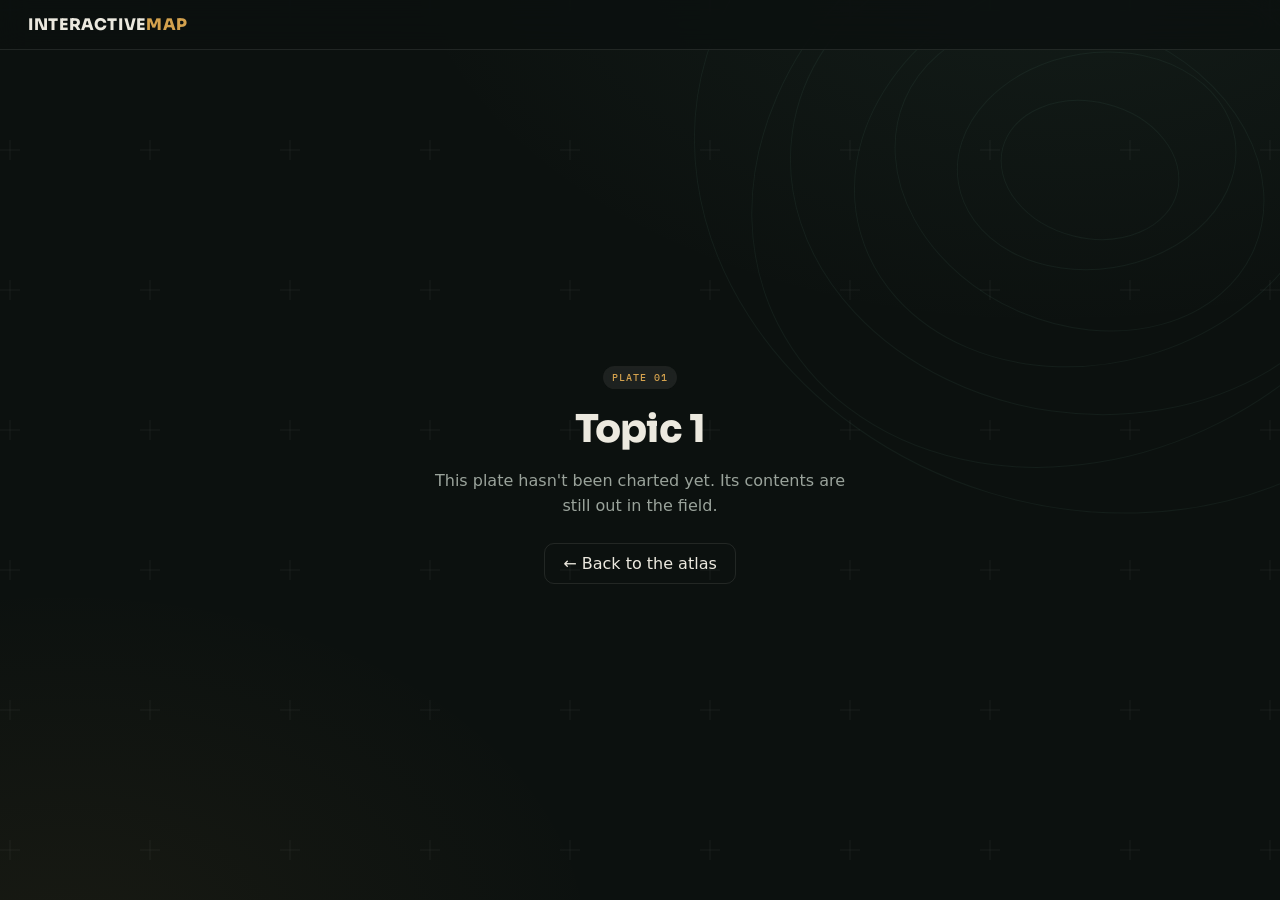
==== pages/topic-1.html @ b3ce83e5 "Add files via upload" ====
<!DOCTYPE html>
<html lang="en">
<head>
  <meta charset="UTF-8">
  <meta name="viewport" content="width=device-width, initial-scale=1.0">
  <title>Plate 01 — InteractiveMap</title>
  <link rel="icon" href="data:image/svg+xml,<svg xmlns='http://www.w3.org/2000/svg' viewBox='0 0 100 100'><text y='.9em' font-size='90'>🧭</text></svg>">
  <link rel="preconnect" href="https://fonts.googleapis.com">
  <link rel="preconnect" href="https://fonts.gstatic.com" crossorigin>
  <link href="https://fonts.googleapis.com/css2?family=Sora:wght@500;700;800&family=IBM+Plex+Mono:wght@400;500&display=swap" rel="stylesheet">
  <link rel="stylesheet" href="../css/style.css">
  <style>
    .empty {
      flex: 1; display: flex; flex-direction: column; align-items: center;
      justify-content: center; gap: 16px; text-align: center; padding: 80px 24px;
    }
    .empty .chip { color: var(--accent); }
    .empty h1 {
      font-family: var(--font-display); font-size: clamp(1.7rem, 3vw, 2.4rem);
      font-weight: 800; letter-spacing: -0.02em;
    }
    .empty p { color: var(--text-dim); max-width: 420px; line-height: 1.55; }
    .empty a.back {
      margin-top: 8px; color: var(--text); text-decoration: none;
      border: 1px solid var(--border); padding: 10px 18px; border-radius: 10px;
      transition: background 0.15s ease, transform 160ms var(--ease-out);
    }
    .empty a.back:hover { background: var(--surface-2); }
    .empty a.back:active { transform: scale(0.97); }
  </style>
</head>
<body>
  <header class="topbar">
    <a class="brand" href="../index.html">Interactive<span>Map</span></a>
  </header>
  <main class="empty">
    <span class="chip">Plate 01</span>
    <h1>Topic 1</h1>
    <p>This plate hasn't been charted yet. Its contents are still out in the field.</p>
    <a class="back" href="../index.html">&larr; Back to the atlas</a>
  </main>
</body>
</html>
---- css/style.css ----
/* ============================================================
   INTERACTIVE MAP — "atlas at night"
   Dark expedition-chart theme: topographic contours, surveyor
   grid, brass instrument accents, paper cards.
   ============================================================ */

:root {
  --bg: #0c110f;
  --bg-2: #121815;
  --card-dark: #141a17;
  --card-dark-2: #1a211d;
  --card-light: #efe9dd;
  --card-light-2: #e5ddcc;
  --surface: rgba(236, 233, 223, 0.05);
  --surface-2: rgba(236, 233, 223, 0.1);
  --border: rgba(236, 233, 223, 0.1);
  --text: #ece9df;
  --text-dim: #9aa39b;
  --ink: #1c1a15;
  --ink-dim: #6d685c;
  --accent: #d4a24e;   /* brass */
  --accent-2: #e6bc74;
  --font-display: "Sora", "Segoe UI", system-ui, sans-serif;
  --font-body: "Segoe UI", system-ui, -apple-system, sans-serif;
  --font-mono: "IBM Plex Mono", "Consolas", monospace;
  /* strong custom easings — built-in CSS easings are too weak */
  --ease-out: cubic-bezier(0.23, 1, 0.32, 1);
  --ease-in-out: cubic-bezier(0.77, 0, 0.175, 1);
}

* { margin: 0; padding: 0; box-sizing: border-box; }

html, body { min-height: 100%; }

body {
  /* layered chart background: glow, contour lines, surveyor crosses */
  background:
    radial-gradient(1100px 700px at 82% -10%, rgba(111, 174, 148, 0.08), transparent 60%),
    radial-gradient(900px 600px at 5% 105%, rgba(212, 162, 78, 0.06), transparent 60%),
    url("data:image/svg+xml,<svg xmlns='http://www.w3.org/2000/svg' width='820' height='820' viewBox='0 0 820 820'><g fill='none' stroke='%236fae94' stroke-opacity='0.08'><ellipse cx='410' cy='410' rx='90' ry='68' transform='rotate(14 410 410)'/><ellipse cx='418' cy='402' rx='140' ry='108' transform='rotate(-9 410 410)'/><ellipse cx='402' cy='418' rx='190' ry='150' transform='rotate(23 410 410)'/><ellipse cx='414' cy='408' rx='242' ry='196' transform='rotate(-16 410 410)'/><ellipse cx='406' cy='414' rx='296' ry='240' transform='rotate(8 410 410)'/><ellipse cx='412' cy='406' rx='350' ry='288' transform='rotate(-27 410 410)'/><ellipse cx='408' cy='412' rx='398' ry='336' transform='rotate(17 410 410)'/></g></svg>") no-repeat right -220px top -240px,
    url("data:image/svg+xml,<svg xmlns='http://www.w3.org/2000/svg' width='140' height='140'><path d='M10 0v20M0 10h20' stroke='%23ece9df' stroke-opacity='0.05'/></svg>") repeat,
    var(--bg);
  color: var(--text);
  font-family: var(--font-body);
  display: flex;
  flex-direction: column;
  min-height: 100vh;
}

/* visible keyboard focus everywhere */
a:focus-visible, button:focus-visible, input:focus-visible, [tabindex]:focus-visible {
  outline: 2px solid var(--accent);
  outline-offset: 3px;
}

::selection { background: var(--accent); color: var(--bg); }

::-webkit-scrollbar { width: 10px; }
::-webkit-scrollbar-track { background: transparent; }
::-webkit-scrollbar-thumb {
  background: rgba(236, 233, 223, 0.14);
  border-radius: 5px;
  border: 2px solid var(--bg);
}
::-webkit-scrollbar-thumb:hover { background: rgba(236, 233, 223, 0.24); }

/* ---------------- Header / search bar ---------------- */

.topbar {
  position: sticky;
  top: 0;
  z-index: 100;
  display: flex;
  align-items: center;
  gap: 18px;
  padding: 14px 28px;
  background: rgba(12, 17, 15, 0.82);
  backdrop-filter: blur(14px);
  border-bottom: 1px solid var(--border);
}

.brand {
  font-family: var(--font-display);
  font-size: 1rem;
  font-weight: 800;
  letter-spacing: 0.04em;
  text-transform: uppercase;
  white-space: nowrap;
  text-decoration: none;
  color: var(--text);
}
.brand span { color: var(--accent); }

.navlinks { display: flex; align-items: center; gap: 4px; margin-left: auto; }
.navlinks a {
  color: var(--text-dim);
  text-decoration: none;
  font-size: 0.9rem;
  padding: 7px 12px;
  border-radius: 8px;
  transition: color 0.2s, background 0.2s;
}
.navlinks a:hover { color: var(--text); background: var(--surface-2); }

/* Language dropdown */
.lang { position: relative; }
.lang > button {
  display: flex;
  align-items: center;
  gap: 6px;
  background: var(--surface);
  border: 1px solid var(--border);
  color: var(--text);
  padding: 8px 12px;
  border-radius: 10px;
  cursor: pointer;
  font-size: 0.9rem;
  transition: background 0.15s ease, transform 160ms var(--ease-out);
}
.lang > button:hover { background: var(--surface-2); }
.lang > button:active { transform: scale(0.97); }
.lang .menu {
  position: absolute;
  right: 0;
  top: calc(100% + 6px);
  min-width: 140px;
  background: var(--bg-2);
  border: 1px solid var(--border);
  border-radius: 12px;
  padding: 6px;
  display: none;
  box-shadow: 0 12px 32px rgba(0, 0, 0, 0.5);
  /* popovers scale in from their trigger, not from center */
  transform-origin: top right;
}
.lang.open .menu { display: block; animation: menu-in 150ms var(--ease-out); }
@keyframes menu-in {
  from { opacity: 0; transform: scale(0.95); }
}
.lang .menu a {
  display: block;
  padding: 8px 10px;
  border-radius: 8px;
  color: var(--text);
  text-decoration: none;
  font-size: 0.9rem;
}
.lang .menu a:hover { background: var(--surface-2); }
.lang .menu a.disabled { color: var(--text-dim); cursor: default; }

/* ---------------- Hero ---------------- */

main { flex: 1; }

.hero {
  max-width: 1200px;
  margin: 52px auto 0;
  padding: 0 24px;
}
.kicker {
  display: flex;
  align-items: center;
  gap: 14px;
  font-family: var(--font-mono);
  font-size: 0.68rem;
  font-weight: 500;
  letter-spacing: 0.22em;
  text-transform: uppercase;
  color: var(--accent);
  animation: fade-up 0.5s var(--ease-out) backwards;
}
.kicker::after {
  content: "";
  height: 1px;
  width: 72px;
  background: linear-gradient(90deg, var(--accent), transparent);
}
.hero h1 {
  margin-top: 16px;
  max-width: 720px;
  font-family: var(--font-display);
  font-size: clamp(1.9rem, 3.6vw, 2.9rem);
  font-weight: 800;
  letter-spacing: -0.02em;
  line-height: 1.12;
  animation: fade-up 0.5s var(--ease-out) 0.06s backwards;
}
.hero h1 em { font-style: normal; color: var(--accent); }
.hero > p {
  margin-top: 14px;
  max-width: 540px;
  color: var(--text-dim);
  font-size: 0.95rem;
  line-height: 1.55;
  animation: fade-up 0.5s var(--ease-out) 0.12s backwards;
}
@keyframes fade-up {
  from { opacity: 0; transform: translateY(12px); }
}

/* hairline rule + index row above the grid */
.board-head {
  width: min(1152px, calc(100% - 48px));
  margin: 40px auto 0;
  padding-top: 14px;
  border-top: 1px solid var(--border);
  display: flex;
  justify-content: space-between;
  align-items: center;
  gap: 16px;
  font-family: var(--font-mono);
  font-size: 0.66rem;
  letter-spacing: 0.18em;
  text-transform: uppercase;
  color: var(--text-dim);
}

/* ---------------- Bento board ---------------- */

.board {
  max-width: 1200px;
  margin: 20px auto 48px;
  padding: 0 24px;
  display: grid;
  grid-template-columns: repeat(6, 1fr);
  grid-auto-rows: 105px;
  grid-auto-flow: dense;
  gap: 14px;
}

/* ---------------- Cards ---------------- */

.widget {
  position: relative;
  overflow: hidden;
  border-radius: 18px;
  text-decoration: none;
  display: flex;
  flex-direction: column;
  justify-content: space-between;
  padding: 16px 18px;
  min-height: 0;
  /* orchestrated entrance (overridden by looping animations below) */
  animation: card-in 0.4s var(--ease-out) backwards;
}
.widget:nth-child(1) { animation-delay: 0.04s; }
.widget:nth-child(2) { animation-delay: 0.08s; }
.widget:nth-child(3) { animation-delay: 0.12s; }
.widget:nth-child(4) { animation-delay: 0.16s; }
.widget:nth-child(5) { animation-delay: 0.2s; }
.widget:nth-child(6) { animation-delay: 0.24s; }
.widget:nth-child(7) { animation-delay: 0.28s; }
.widget:nth-child(8) { animation-delay: 0.32s; }

@keyframes card-in {
  from { opacity: 0; transform: translateY(16px) scale(0.98); }
}

/* variants */
.widget.v-dark {
  background: linear-gradient(150deg, var(--card-dark-2), var(--card-dark));
  color: var(--text);
  border: 1px solid var(--border);
}
.widget.v-light {
  background: linear-gradient(150deg, var(--card-light), var(--card-light-2));
  color: var(--ink);
}
.widget.v-accent {
  /* gradient built from the widget's own accent color (--wa) */
  background:
    radial-gradient(120% 120% at 85% -10%, rgba(255, 255, 255, 0.3) -20%, transparent 45%),
    linear-gradient(155deg,
      color-mix(in srgb, var(--wa, var(--accent)) 80%, white 20%),
      var(--wa, var(--accent)) 55%,
      color-mix(in srgb, var(--wa, var(--accent)) 60%, black 40%));
  color: #fff;
}

/* decorative blob for cards without media */
.w-blob {
  position: absolute;
  right: -18%;
  bottom: -35%;
  width: 75%;
  aspect-ratio: 1;
  border-radius: 50%;
  background: radial-gradient(circle at 35% 35%, var(--wa, var(--accent)), transparent 65%);
  opacity: 0.45;
  filter: blur(6px);
  pointer-events: none;
}
.widget.v-accent .w-blob {
  background: radial-gradient(circle at 35% 35%, rgba(255, 255, 255, 0.7), transparent 65%);
  opacity: 0.3;
}

/* full-bleed media (image / video) */
.w-media {
  position: absolute;
  inset: 0;
  z-index: 0;
}
.w-media img, .w-media video {
  width: 100%;
  height: 100%;
  object-fit: cover;
  display: block;
}
.w-media::after {
  content: "";
  position: absolute;
  inset: 0;
  background: linear-gradient(to top, rgba(6, 9, 8, 0.75), rgba(6, 9, 8, 0.05) 55%);
}
.widget.has-media { color: #fff; }

/* card top row: plate tag + arrow */
.w-top {
  position: relative;
  z-index: 1;
  display: flex;
  align-items: center;
  justify-content: space-between;
  gap: 8px;
}
.chip {
  font-family: var(--font-mono);
  font-size: 0.62rem;
  font-weight: 500;
  letter-spacing: 0.1em;
  text-transform: uppercase;
  padding: 5px 9px;
  border-radius: 999px;
  background: rgba(127, 127, 127, 0.16);
  backdrop-filter: blur(4px);
}
.widget.v-accent .chip { background: rgba(255, 255, 255, 0.22); }
.arrow {
  width: 28px;
  height: 28px;
  flex: none;
  display: flex;
  align-items: center;
  justify-content: center;
  border-radius: 50%;
  font-size: 0.85rem;
  background: rgba(127, 127, 127, 0.16);
  backdrop-filter: blur(4px);
  transition: transform 200ms var(--ease-out), background 200ms ease;
}
.widget:hover .arrow {
  transform: rotate(45deg);
  background: var(--wa, var(--accent));
  color: #fff;
}
.widget.v-accent:hover .arrow { background: #fff; color: var(--wa, var(--accent)); }

/* card bottom: title + subtitle */
.w-bottom { position: relative; z-index: 1; }
.w-bottom h3 {
  font-family: var(--font-display);
  font-size: 1.02rem;
  font-weight: 700;
  letter-spacing: -0.01em;
}
.w-bottom p {
  font-size: 0.76rem;
  margin-top: 3px;
  opacity: 0.65;
}

/* ghost plate number in the background of no-media cards */
.w-num {
  position: absolute;
  z-index: 0;
  right: 12px;
  bottom: -14px;
  font-family: var(--font-display);
  font-size: 4.6rem;
  font-weight: 800;
  letter-spacing: -0.05em;
  opacity: 0.07;
  pointer-events: none;
  user-select: none;
}

/* ---------------- Widget animations (chosen on animations.html) ---------------- */

.anim-lift { transition: transform 200ms var(--ease-out), box-shadow 200ms var(--ease-out); }
.anim-lift:hover {
  transform: translateY(-6px) scale(1.015);
  box-shadow: 0 18px 40px rgba(0, 0, 0, 0.5);
  z-index: 5;
}

.anim-glow { transition: box-shadow 200ms ease; }
.anim-glow:hover { box-shadow: 0 0 30px -4px var(--wa, var(--accent)); z-index: 5; }

.anim-tilt { transition: transform 250ms var(--ease-out); }
.anim-tilt:hover {
  transform: perspective(700px) rotateX(4deg) rotateY(-5deg) scale(1.02);
  z-index: 5;
}

.anim-shine::after {
  content: "";
  position: absolute;
  top: 0; left: -80%;
  width: 50%; height: 100%;
  background: linear-gradient(105deg, transparent, rgba(255, 255, 255, 0.2), transparent);
  transform: skewX(-20deg);
  transition: left 0.6s ease;
  z-index: 3;
  pointer-events: none;
}
.anim-shine:hover::after { left: 130%; }

@keyframes floaty {
  0%, 100% { transform: translateY(0); }
  50% { transform: translateY(-7px); }
}
.anim-float { animation: floaty 5s ease-in-out infinite; }
.anim-float:nth-child(2n) { animation-delay: -1.6s; }
.anim-float:nth-child(3n) { animation-delay: -3.2s; }

@keyframes pulse-border {
  0%, 100% { box-shadow: 0 0 0 0 rgba(212, 162, 78, 0.4); }
  70% { box-shadow: 0 0 0 12px rgba(212, 162, 78, 0); }
}
.anim-pulse { animation: pulse-border 2.6s ease-out infinite; }

.anim-zoom .w-media img,
.anim-zoom .w-media video,
.anim-zoom .w-blob { transition: transform 350ms var(--ease-out); }
.anim-zoom:hover .w-media img,
.anim-zoom:hover .w-media video { transform: scale(1.1); }
.anim-zoom:hover .w-blob { transform: scale(1.35); }

.anim-blur { transition: filter 250ms ease; filter: grayscale(0.65) brightness(0.85); }
.anim-blur:hover { filter: grayscale(0) brightness(1); }

/* press feedback — the card confirms it heard the click.
   Defined after the anim-* classes so it wins while pressed. */
.widget:active { transform: scale(0.98); transition: transform 120ms var(--ease-out); }

/* ---------------- Footer ---------------- */

footer {
  margin-top: auto;
  border-top: 1px solid var(--border);
  background: rgba(18, 24, 21, 0.7);
  padding: 28px;
}
.footgrid {
  max-width: 1100px;
  margin: 0 auto;
  display: flex;
  flex-wrap: wrap;
  gap: 28px;
  justify-content: space-between;
  align-items: flex-start;
}
.footgrid .col h4 {
  font-family: var(--font-mono);
  font-size: 0.72rem;
  text-transform: uppercase;
  letter-spacing: 0.12em;
  color: var(--text-dim);
  margin-bottom: 10px;
}
.footgrid .col a {
  display: block;
  color: var(--text);
  opacity: 0.8;
  text-decoration: none;
  font-size: 0.9rem;
  padding: 3px 0;
}
.footgrid .col a:hover { opacity: 1; color: var(--accent); }
.footgrid .col.about {
  max-width: 280px;
}
.footgrid .col.about p {
  margin-top: 10px;
  font-size: 0.82rem;
  line-height: 1.55;
  color: var(--text-dim);
}
.copyright {
  max-width: 1100px;
  margin: 26px auto 0;
  padding-top: 16px;
  border-top: 1px solid var(--border);
  display: flex;
  flex-wrap: wrap;
  justify-content: space-between;
  gap: 8px;
  font-family: var(--font-mono);
  font-size: 0.7rem;
  color: var(--text-dim);
}

/* ---------------- Reduced motion ---------------- */

@media (prefers-reduced-motion: reduce) {
  *, *::before, *::after {
    animation-duration: 0.01ms !important;
    animation-iteration-count: 1 !important;
    transition-duration: 0.01ms !important;
  }
}

/* ---------------- Small screens ---------------- */

@media (max-width: 820px) {
  .board { grid-template-columns: repeat(2, 1fr); }
  .board .widget { grid-column: span 2 !important; grid-row: span 2 !important; }
  .navlinks { display: none; }
  .lang { margin-left: auto; }
}
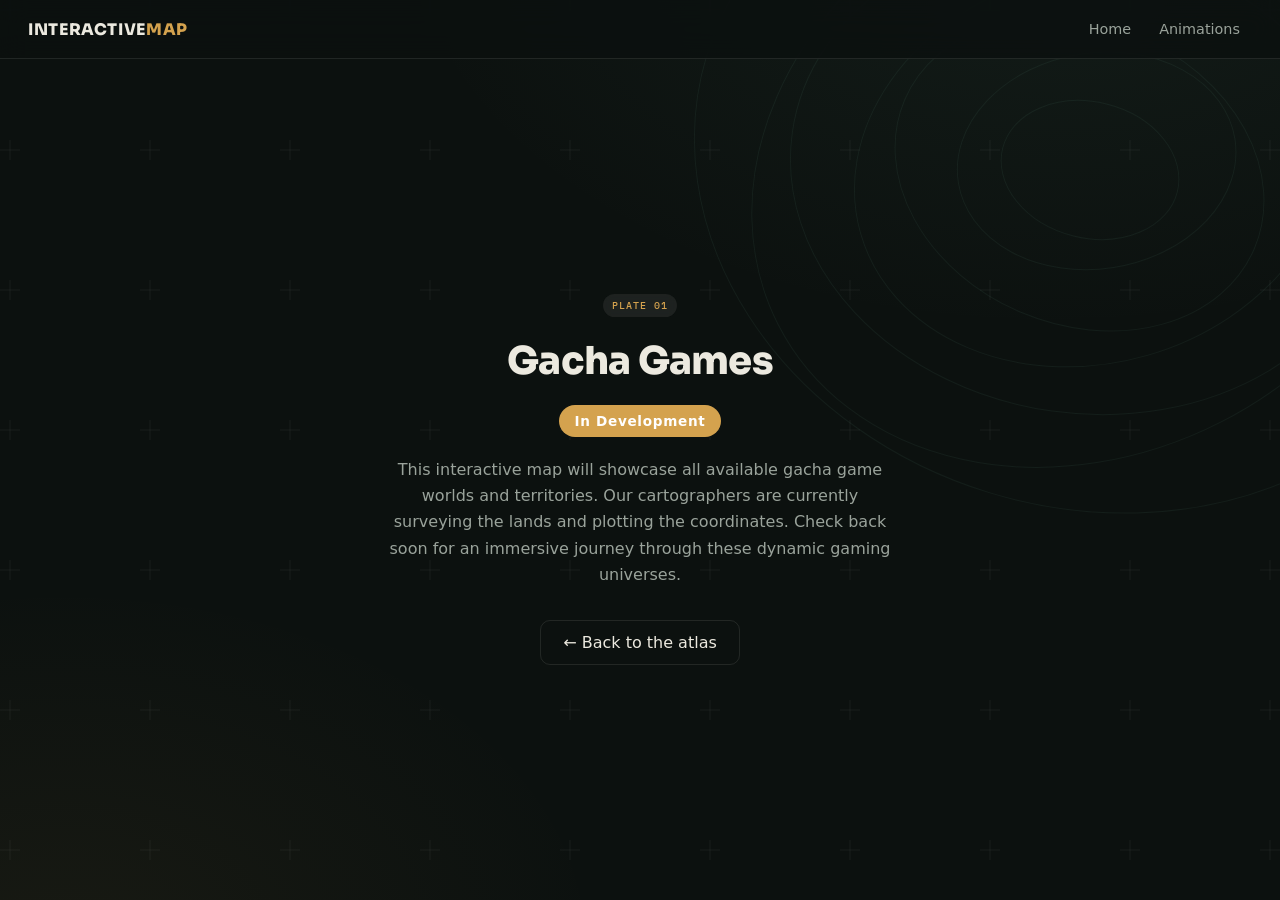
==== commit 4c320275: "### Rework website with professional design and bug fixes **Title:** Complete website overhaul with " ====
--- a/pages/topic-1.html
+++ b/pages/topic-1.html
@@ -3,41 +3,55 @@
 <head>
   <meta charset="UTF-8">
   <meta name="viewport" content="width=device-width, initial-scale=1.0">
-  <title>Plate 01 — InteractiveMap</title>
+  <meta name="description" content="Explore the world of gacha games through our interactive maps.">
+  <title>Gacha Games — InteractiveMap</title>
   <link rel="icon" href="data:image/svg+xml,<svg xmlns='http://www.w3.org/2000/svg' viewBox='0 0 100 100'><text y='.9em' font-size='90'>🧭</text></svg>">
   <link rel="preconnect" href="https://fonts.googleapis.com">
   <link rel="preconnect" href="https://fonts.gstatic.com" crossorigin>
   <link href="https://fonts.googleapis.com/css2?family=Sora:wght@500;700;800&family=IBM+Plex+Mono:wght@400;500&display=swap" rel="stylesheet">
   <link rel="stylesheet" href="../css/style.css">
   <style>
-    .empty {
+    .plate-content {
       flex: 1; display: flex; flex-direction: column; align-items: center;
-      justify-content: center; gap: 16px; text-align: center; padding: 80px 24px;
+      justify-content: center; gap: 20px; text-align: center; padding: 60px 24px;
+      max-width: 800px; margin: 0 auto;
     }
-    .empty .chip { color: var(--accent); }
-    .empty h1 {
+    .plate-content .chip { color: var(--accent); }
+    .plate-content h1 {
       font-family: var(--font-display); font-size: clamp(1.7rem, 3vw, 2.4rem);
       font-weight: 800; letter-spacing: -0.02em;
     }
-    .empty p { color: var(--text-dim); max-width: 420px; line-height: 1.55; }
-    .empty a.back {
-      margin-top: 8px; color: var(--text); text-decoration: none;
-      border: 1px solid var(--border); padding: 10px 18px; border-radius: 10px;
+    .plate-content p { color: var(--text-dim); max-width: 520px; line-height: 1.65; font-size: 1rem; }
+    .plate-content a.back {
+      margin-top: 12px; color: var(--text); text-decoration: none;
+      border: 1px solid var(--border); padding: 12px 22px; border-radius: 10px;
       transition: background 0.15s ease, transform 160ms var(--ease-out);
+      display: inline-flex; align-items: center; gap: 8px;
     }
-    .empty a.back:hover { background: var(--surface-2); }
-    .empty a.back:active { transform: scale(0.97); }
+    .plate-content a.back:hover { background: var(--surface-2); }
+    .plate-content a.back:active { transform: scale(0.97); }
+    .coming-soon-badge {
+      display: inline-block; padding: 8px 16px; background: var(--accent); color: #fff;
+      border-radius: 999px; font-size: 0.85rem; font-weight: 600; letter-spacing: 0.05em;
+    }
   </style>
 </head>
 <body>
   <header class="topbar">
     <a class="brand" href="../index.html">Interactive<span>Map</span></a>
+    <nav class="navlinks">
+      <a href="../index.html">Home</a>
+      <a href="../animations.html">Animations</a>
+    </nav>
   </header>
-  <main class="empty">
+  <main class="plate-content">
     <span class="chip">Plate 01</span>
-    <h1>Topic 1</h1>
-    <p>This plate hasn't been charted yet. Its contents are still out in the field.</p>
-    <a class="back" href="../index.html">&larr; Back to the atlas</a>
+    <h1>Gacha Games</h1>
+    <div class="coming-soon-badge">In Development</div>
+    <p>This interactive map will showcase all available gacha game worlds and territories. 
+       Our cartographers are currently surveying the lands and plotting the coordinates. 
+       Check back soon for an immersive journey through these dynamic gaming universes.</p>
+    <a class="back" href="../index.html">← Back to the atlas</a>
   </main>
 </body>
 </html>
--- a/css/style.css
+++ b/css/style.css
@@ -30,6 +30,8 @@
 
 * { margin: 0; padding: 0; box-sizing: border-box; }
 
+html { scroll-behavior: smooth; }
+
 html, body { min-height: 100%; }
 
 body {
@@ -519,3 +521,19 @@
   .navlinks { display: none; }
   .lang { margin-left: auto; }
 }
+
+/* ---------------- Tablet screens ---------------- */
+
+@media (min-width: 821px) and (max-width: 1100px) {
+  .board { grid-template-columns: repeat(4, 1fr); }
+  .board .widget { grid-column: span 2 !important; }
+}
+
+/* ---------------- Large screens ---------------- */
+
+@media (min-width: 1400px) {
+  .hero { max-width: 1400px; }
+  .board { max-width: 1400px; }
+  .footgrid { max-width: 1300px; }
+  .copyright { max-width: 1300px; }
+}
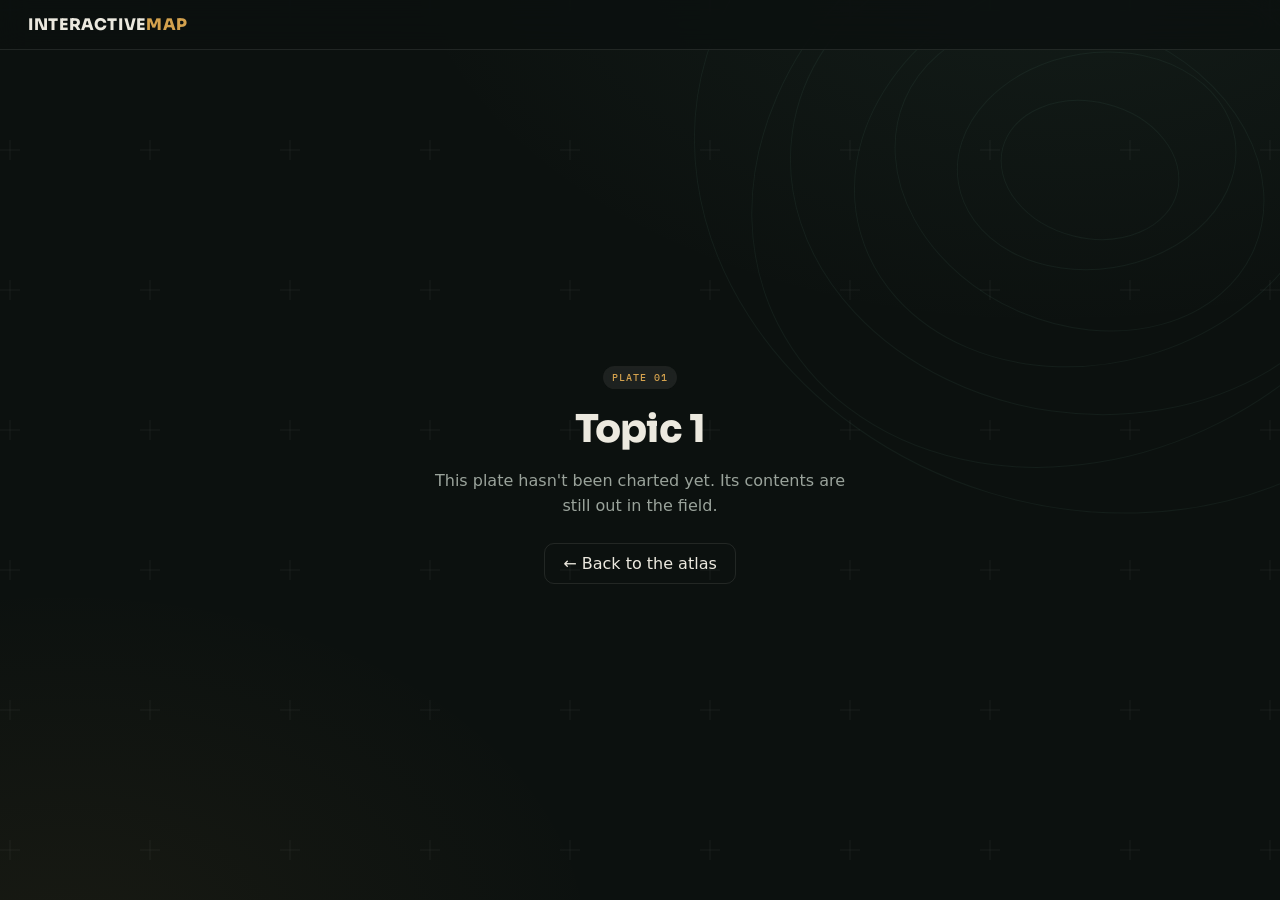
==== commit 7b147f9c: "Add files via upload" ====
--- a/pages/topic-1.html
+++ b/pages/topic-1.html
@@ -3,55 +3,42 @@
 <head>
   <meta charset="UTF-8">
   <meta name="viewport" content="width=device-width, initial-scale=1.0">
-  <meta name="description" content="Explore the world of gacha games through our interactive maps.">
-  <title>Gacha Games — InteractiveMap</title>
+  <meta name="theme-color" content="#0c110f">
+  <title>Plate 01 — InteractiveMap</title>
   <link rel="icon" href="data:image/svg+xml,<svg xmlns='http://www.w3.org/2000/svg' viewBox='0 0 100 100'><text y='.9em' font-size='90'>🧭</text></svg>">
   <link rel="preconnect" href="https://fonts.googleapis.com">
   <link rel="preconnect" href="https://fonts.gstatic.com" crossorigin>
   <link href="https://fonts.googleapis.com/css2?family=Sora:wght@500;700;800&family=IBM+Plex+Mono:wght@400;500&display=swap" rel="stylesheet">
   <link rel="stylesheet" href="../css/style.css">
   <style>
-    .plate-content {
+    .empty {
       flex: 1; display: flex; flex-direction: column; align-items: center;
-      justify-content: center; gap: 20px; text-align: center; padding: 60px 24px;
-      max-width: 800px; margin: 0 auto;
+      justify-content: center; gap: 16px; text-align: center; padding: 80px 24px;
     }
-    .plate-content .chip { color: var(--accent); }
-    .plate-content h1 {
+    .empty .chip { color: var(--accent); }
+    .empty h1 {
       font-family: var(--font-display); font-size: clamp(1.7rem, 3vw, 2.4rem);
       font-weight: 800; letter-spacing: -0.02em;
     }
-    .plate-content p { color: var(--text-dim); max-width: 520px; line-height: 1.65; font-size: 1rem; }
-    .plate-content a.back {
-      margin-top: 12px; color: var(--text); text-decoration: none;
-      border: 1px solid var(--border); padding: 12px 22px; border-radius: 10px;
+    .empty p { color: var(--text-dim); max-width: 420px; line-height: 1.55; }
+    .empty a.back {
+      margin-top: 8px; color: var(--text); text-decoration: none;
+      border: 1px solid var(--border); padding: 10px 18px; border-radius: 10px;
       transition: background 0.15s ease, transform 160ms var(--ease-out);
-      display: inline-flex; align-items: center; gap: 8px;
     }
-    .plate-content a.back:hover { background: var(--surface-2); }
-    .plate-content a.back:active { transform: scale(0.97); }
-    .coming-soon-badge {
-      display: inline-block; padding: 8px 16px; background: var(--accent); color: #fff;
-      border-radius: 999px; font-size: 0.85rem; font-weight: 600; letter-spacing: 0.05em;
-    }
+    .empty a.back:hover { background: var(--surface-2); }
+    .empty a.back:active { transform: scale(0.97); }
   </style>
 </head>
 <body>
   <header class="topbar">
     <a class="brand" href="../index.html">Interactive<span>Map</span></a>
-    <nav class="navlinks">
-      <a href="../index.html">Home</a>
-      <a href="../animations.html">Animations</a>
-    </nav>
   </header>
-  <main class="plate-content">
+  <main class="empty">
     <span class="chip">Plate 01</span>
-    <h1>Gacha Games</h1>
-    <div class="coming-soon-badge">In Development</div>
-    <p>This interactive map will showcase all available gacha game worlds and territories. 
-       Our cartographers are currently surveying the lands and plotting the coordinates. 
-       Check back soon for an immersive journey through these dynamic gaming universes.</p>
-    <a class="back" href="../index.html">← Back to the atlas</a>
+    <h1>Topic 1</h1>
+    <p>This plate hasn't been charted yet. Its contents are still out in the field.</p>
+    <a class="back" href="../index.html">&larr; Back to the atlas</a>
   </main>
 </body>
 </html>
--- a/css/style.css
+++ b/css/style.css
@@ -30,8 +30,6 @@
 
 * { margin: 0; padding: 0; box-sizing: border-box; }
 
-html { scroll-behavior: smooth; }
-
 html, body { min-height: 100%; }
 
 body {
@@ -263,6 +261,8 @@
   background: linear-gradient(150deg, var(--card-dark-2), var(--card-dark));
   color: var(--text);
   border: 1px solid var(--border);
+  /* hairline top highlight, like light catching a glass edge */
+  box-shadow: inset 0 1px 0 rgba(236, 233, 223, 0.06);
 }
 .widget.v-light {
   background: linear-gradient(150deg, var(--card-light), var(--card-light-2));
@@ -392,7 +392,8 @@
 .anim-lift { transition: transform 200ms var(--ease-out), box-shadow 200ms var(--ease-out); }
 .anim-lift:hover {
   transform: translateY(-6px) scale(1.015);
-  box-shadow: 0 18px 40px rgba(0, 0, 0, 0.5);
+  /* keep the hairline highlight while lifted */
+  box-shadow: inset 0 1px 0 rgba(236, 233, 223, 0.06), 0 18px 40px rgba(0, 0, 0, 0.5);
   z-index: 5;
 }
 
@@ -422,15 +423,15 @@
   0%, 100% { transform: translateY(0); }
   50% { transform: translateY(-7px); }
 }
-.anim-float { animation: floaty 5s ease-in-out infinite; }
-.anim-float:nth-child(2n) { animation-delay: -1.6s; }
-.anim-float:nth-child(3n) { animation-delay: -3.2s; }
+/* combined with card-in so these cards still take part in the
+   page-load entrance instead of popping in abruptly */
+.anim-float { animation: card-in 0.4s var(--ease-out) backwards, floaty 5s ease-in-out infinite; }
 
 @keyframes pulse-border {
   0%, 100% { box-shadow: 0 0 0 0 rgba(212, 162, 78, 0.4); }
   70% { box-shadow: 0 0 0 12px rgba(212, 162, 78, 0); }
 }
-.anim-pulse { animation: pulse-border 2.6s ease-out infinite; }
+.anim-pulse { animation: card-in 0.4s var(--ease-out) backwards, pulse-border 2.6s ease-out infinite; }
 
 .anim-zoom .w-media img,
 .anim-zoom .w-media video,
@@ -521,19 +522,3 @@
   .navlinks { display: none; }
   .lang { margin-left: auto; }
 }
-
-/* ---------------- Tablet screens ---------------- */
-
-@media (min-width: 821px) and (max-width: 1100px) {
-  .board { grid-template-columns: repeat(4, 1fr); }
-  .board .widget { grid-column: span 2 !important; }
-}
-
-/* ---------------- Large screens ---------------- */
-
-@media (min-width: 1400px) {
-  .hero { max-width: 1400px; }
-  .board { max-width: 1400px; }
-  .footgrid { max-width: 1300px; }
-  .copyright { max-width: 1300px; }
-}
